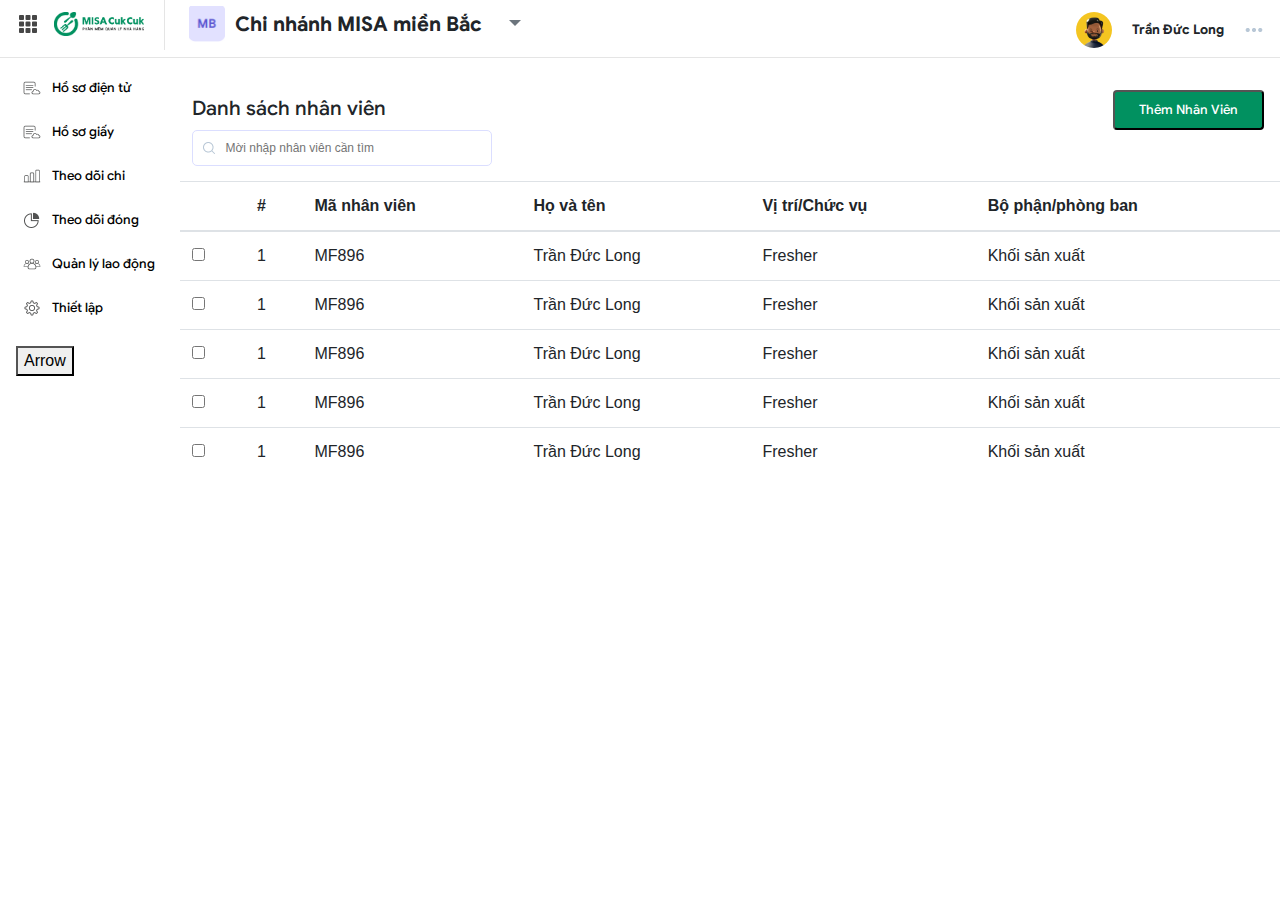
==== html/index.html @ 9d319b44 "upload Project first time" ====
<!DOCTYPE html>
<html lang="en">

<head>
    <meta charset="UTF-8">
    <meta http-equiv="X-UA-Compatible" content="IE=edge">
    <meta name="viewport" content="width=device-width, initial-scale=1.0">
    <script src="https://ajax.googleapis.com/ajax/libs/jquery/3.5.1/jquery.min.js"></script>
    <script>
        $(function () {
            $('#header').load('header.html');
            $('#navbar').load('navbar.html');
            $('#content').load('content.html');
        });
    </script>
    <title>Index</title>
</head>

<body>
    <div id="header"></div>
    <div class="main-content" style="display: flex;">
        <div id="navbar"></div>
        <div id="content" style="width: 100%; height: 100%;"></div>
    </div>
</body>

</html>
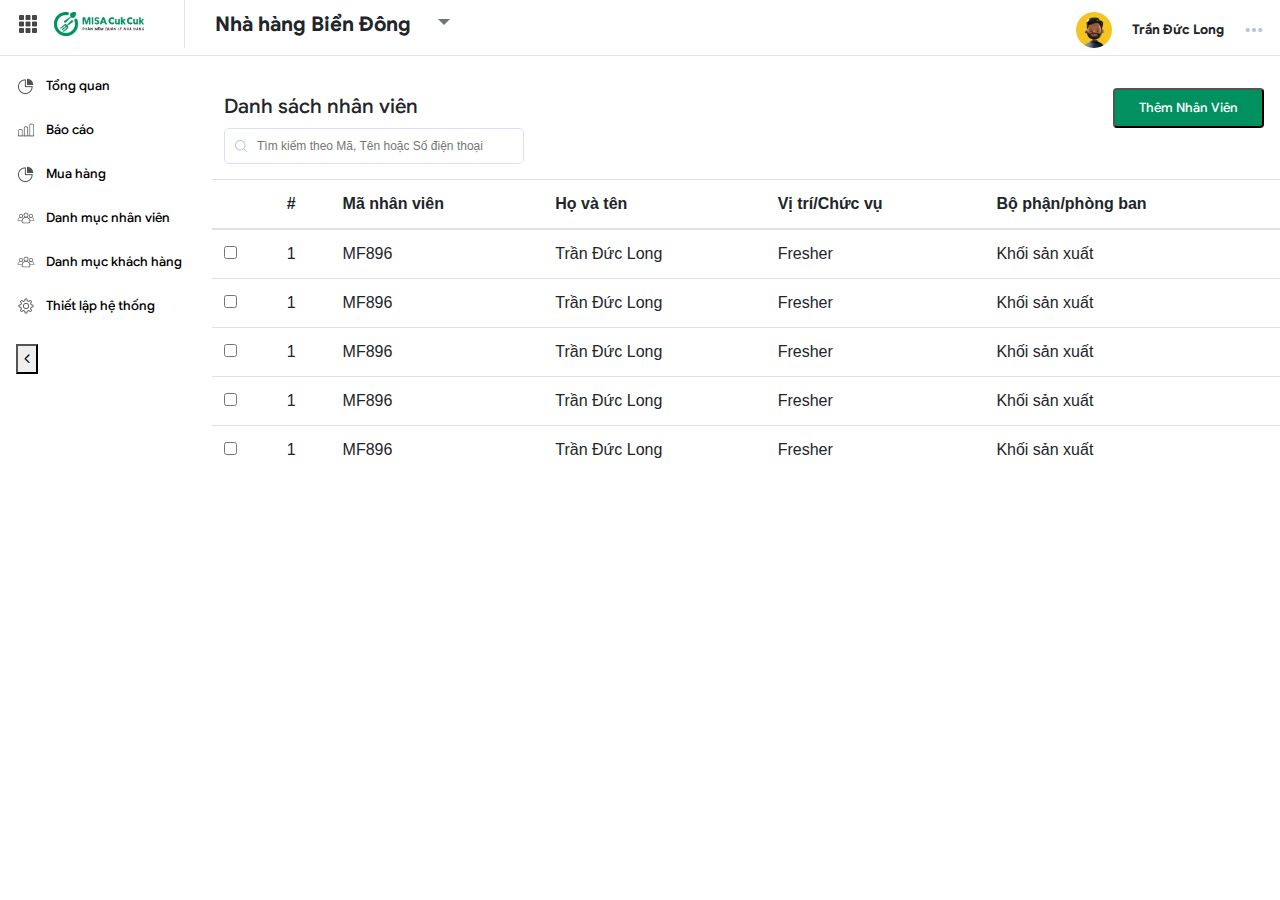
==== commit cb9b4355: "fix content" ====
--- a/html/index.html
+++ b/html/index.html
@@ -13,7 +13,7 @@
             $('#content').load('content.html');
         });
     </script>
-    <title>Index</title>
+    <title>ProJect Web</title>
 </head>
 
 <body>
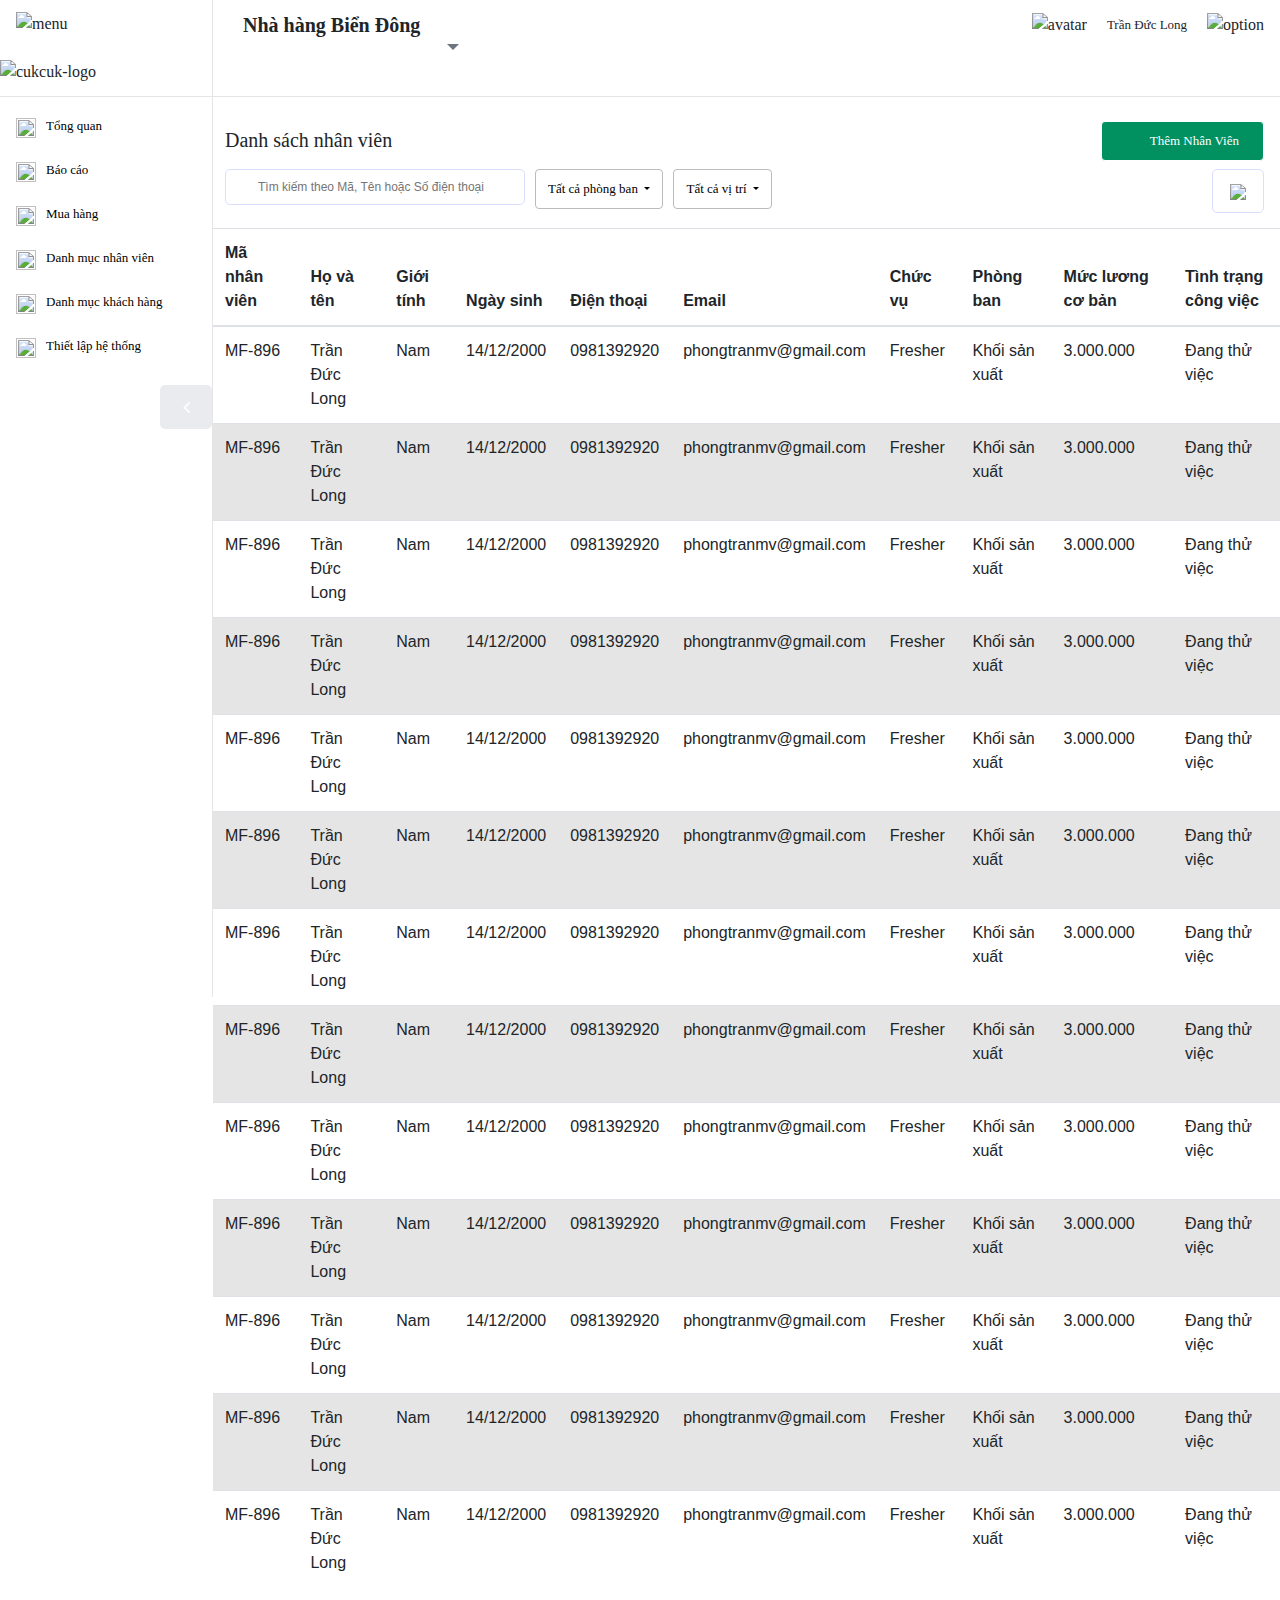
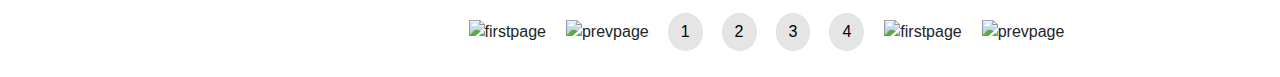
==== commit cbe872d0: "upload 30/6/2021" ====
--- a/html/index.html
+++ b/html/index.html
@@ -1,8 +1,8 @@
 <!DOCTYPE html>
 <html lang="en">
-
 <head>
     <meta charset="UTF-8">
+    <link rel="stylesheet" href="index.css">
     <meta http-equiv="X-UA-Compatible" content="IE=edge">
     <meta name="viewport" content="width=device-width, initial-scale=1.0">
     <script src="https://ajax.googleapis.com/ajax/libs/jquery/3.5.1/jquery.min.js"></script>
@@ -11,6 +11,7 @@
             $('#header').load('header.html');
             $('#navbar').load('navbar.html');
             $('#content').load('content.html');
+            $('#addform').load('addform.html');
         });
     </script>
     <title>ProJect Web</title>
@@ -18,9 +19,9 @@
 
 <body>
     <div id="header"></div>
-    <div class="main-content" style="display: flex;">
+    <div class="main-content" style="display: flex; height: 100%;">
         <div id="navbar"></div>
-        <div id="content" style="width: 100%; height: 100%;"></div>
+        <div id="content" style="width: 100%;"></div>
     </div>
 </body>
 
--- a/html/index.css
+++ b/html/index.css
@@ -0,0 +1,3 @@
+body, html{
+    height: 100%;
+}
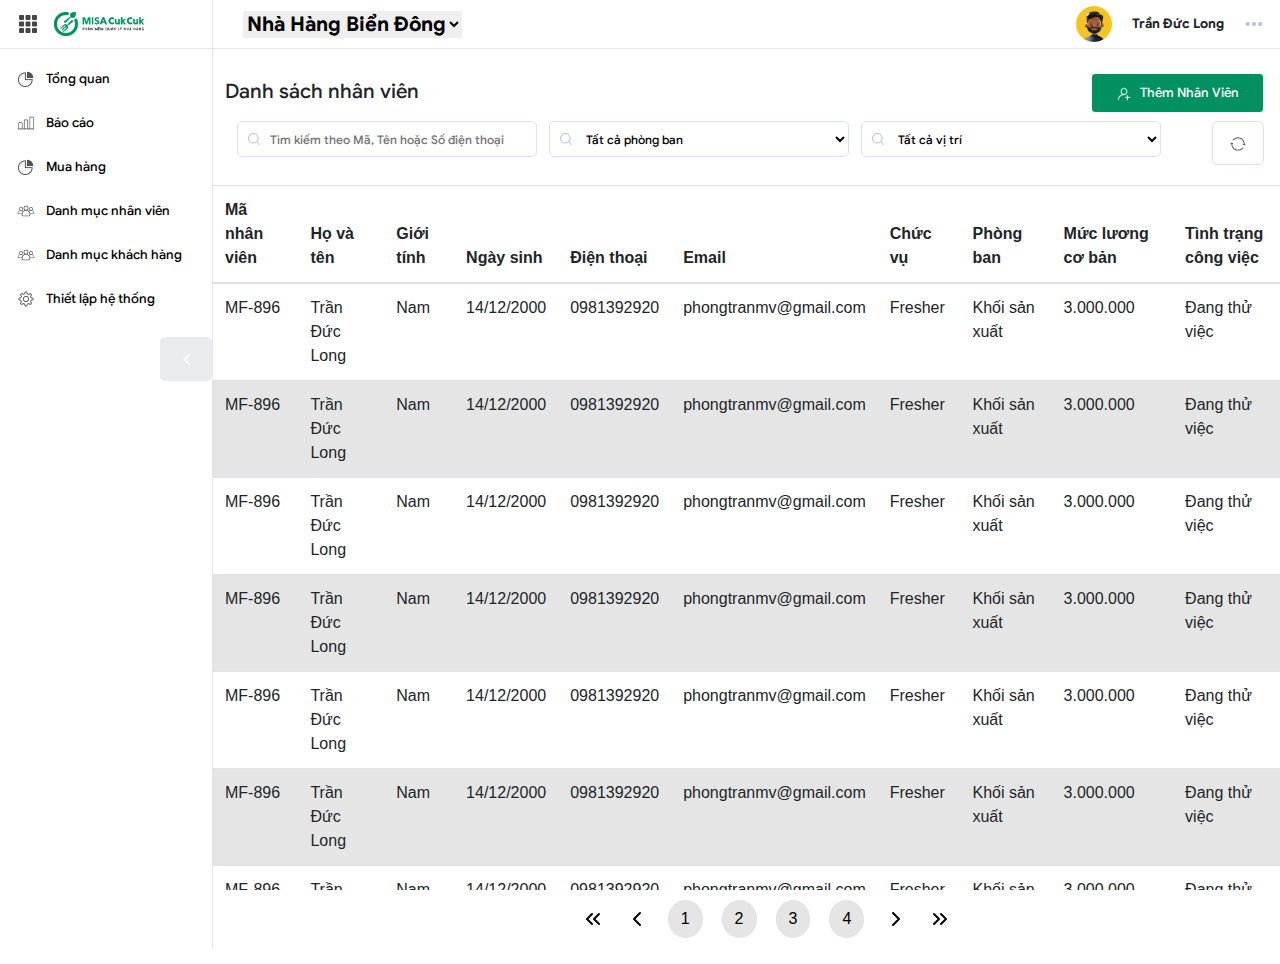
==== commit d7399ba3: "add click table" ====
--- a/html/index.html
+++ b/html/index.html
@@ -1,5 +1,6 @@
 <!DOCTYPE html>
 <html lang="en">
+
 <head>
     <meta charset="UTF-8">
     <link rel="stylesheet" href="index.css">
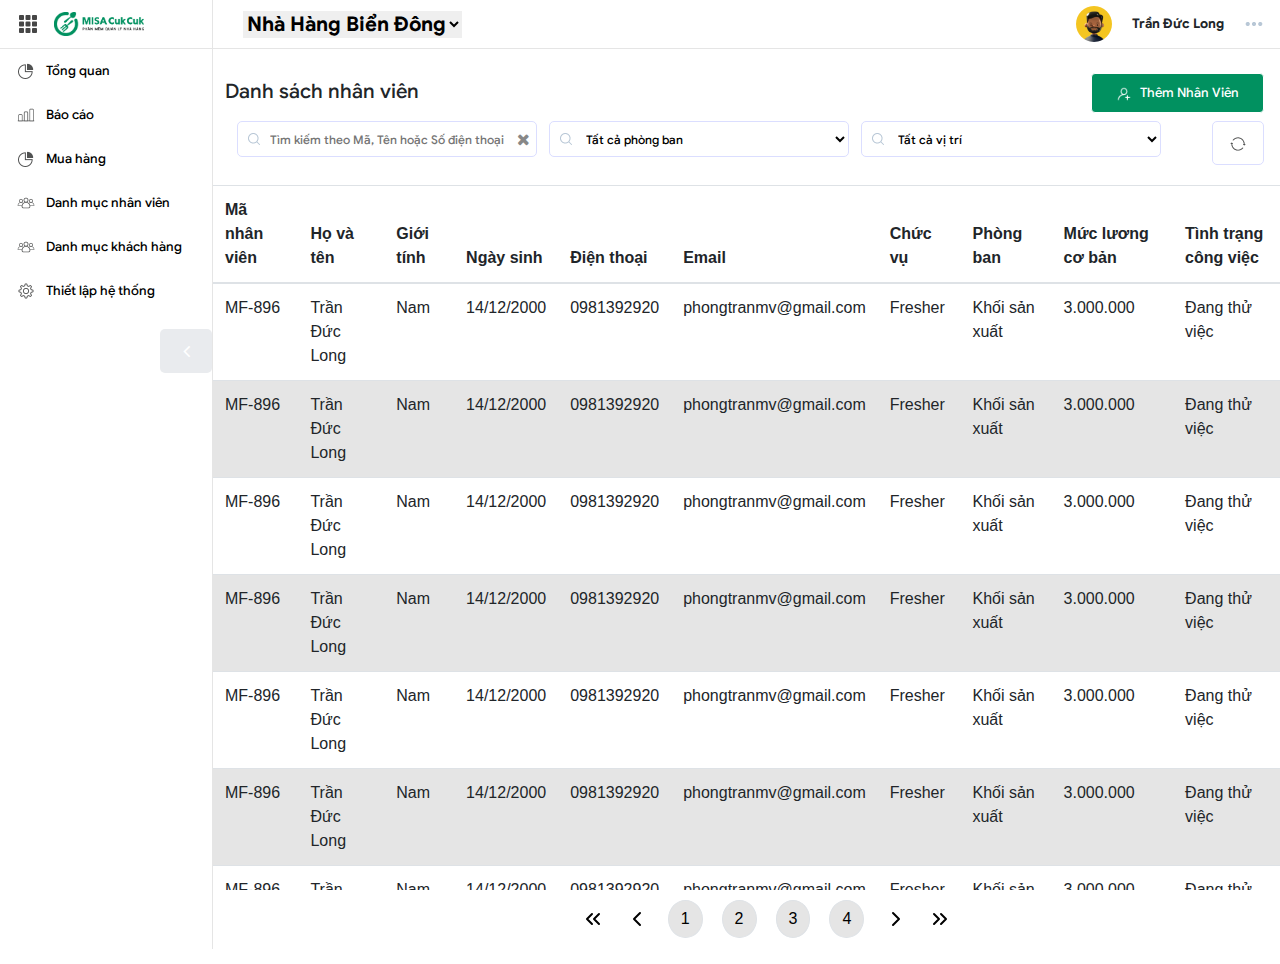
==== commit ac194e37: "update" ====
--- a/html/index.html
+++ b/html/index.html
@@ -12,7 +12,6 @@
             $('#header').load('header.html');
             $('#navbar').load('navbar.html');
             $('#content').load('content.html');
-            $('#addform').load('addform.html');
         });
     </script>
     <title>ProJect Web</title>
@@ -24,6 +23,7 @@
         <div id="navbar"></div>
         <div id="content" style="width: 100%;"></div>
     </div>
+    <!-- <script src="../js/test.js" type="module"></script> -->
 </body>
 
 </html>